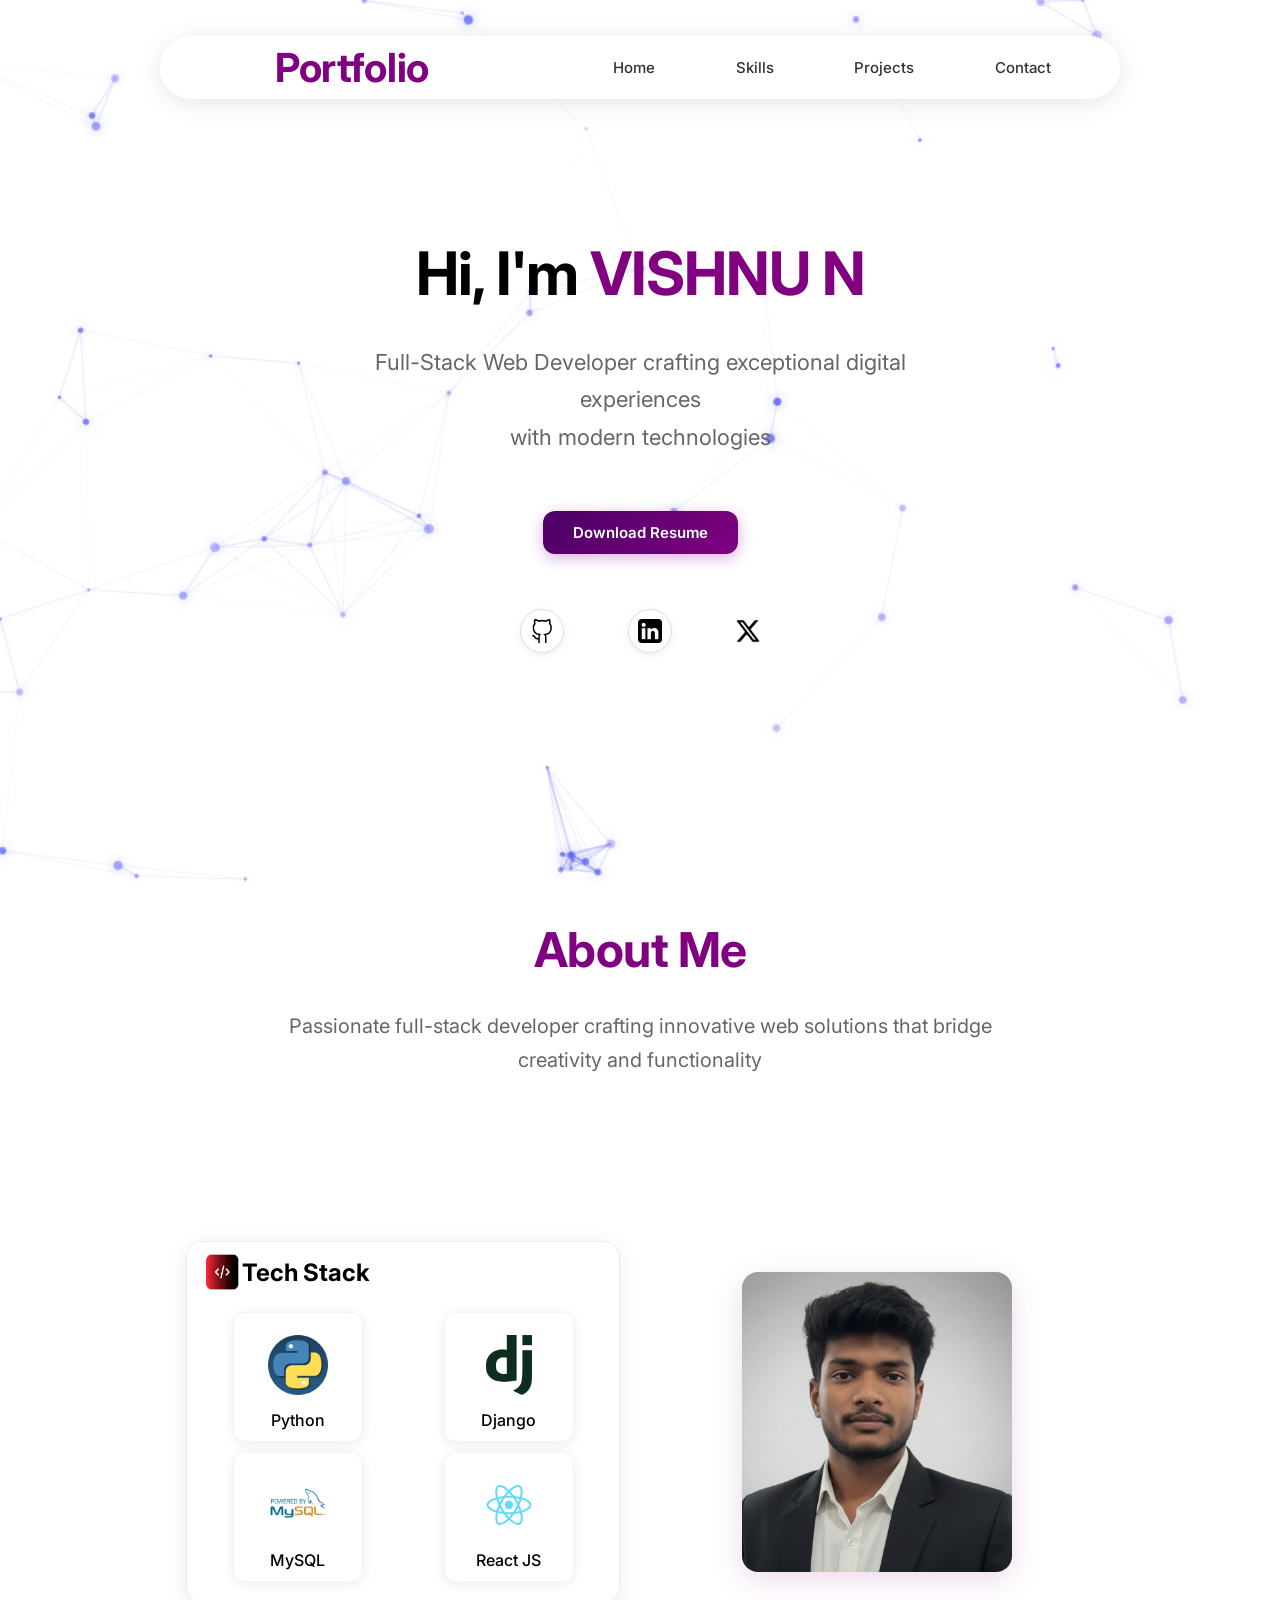
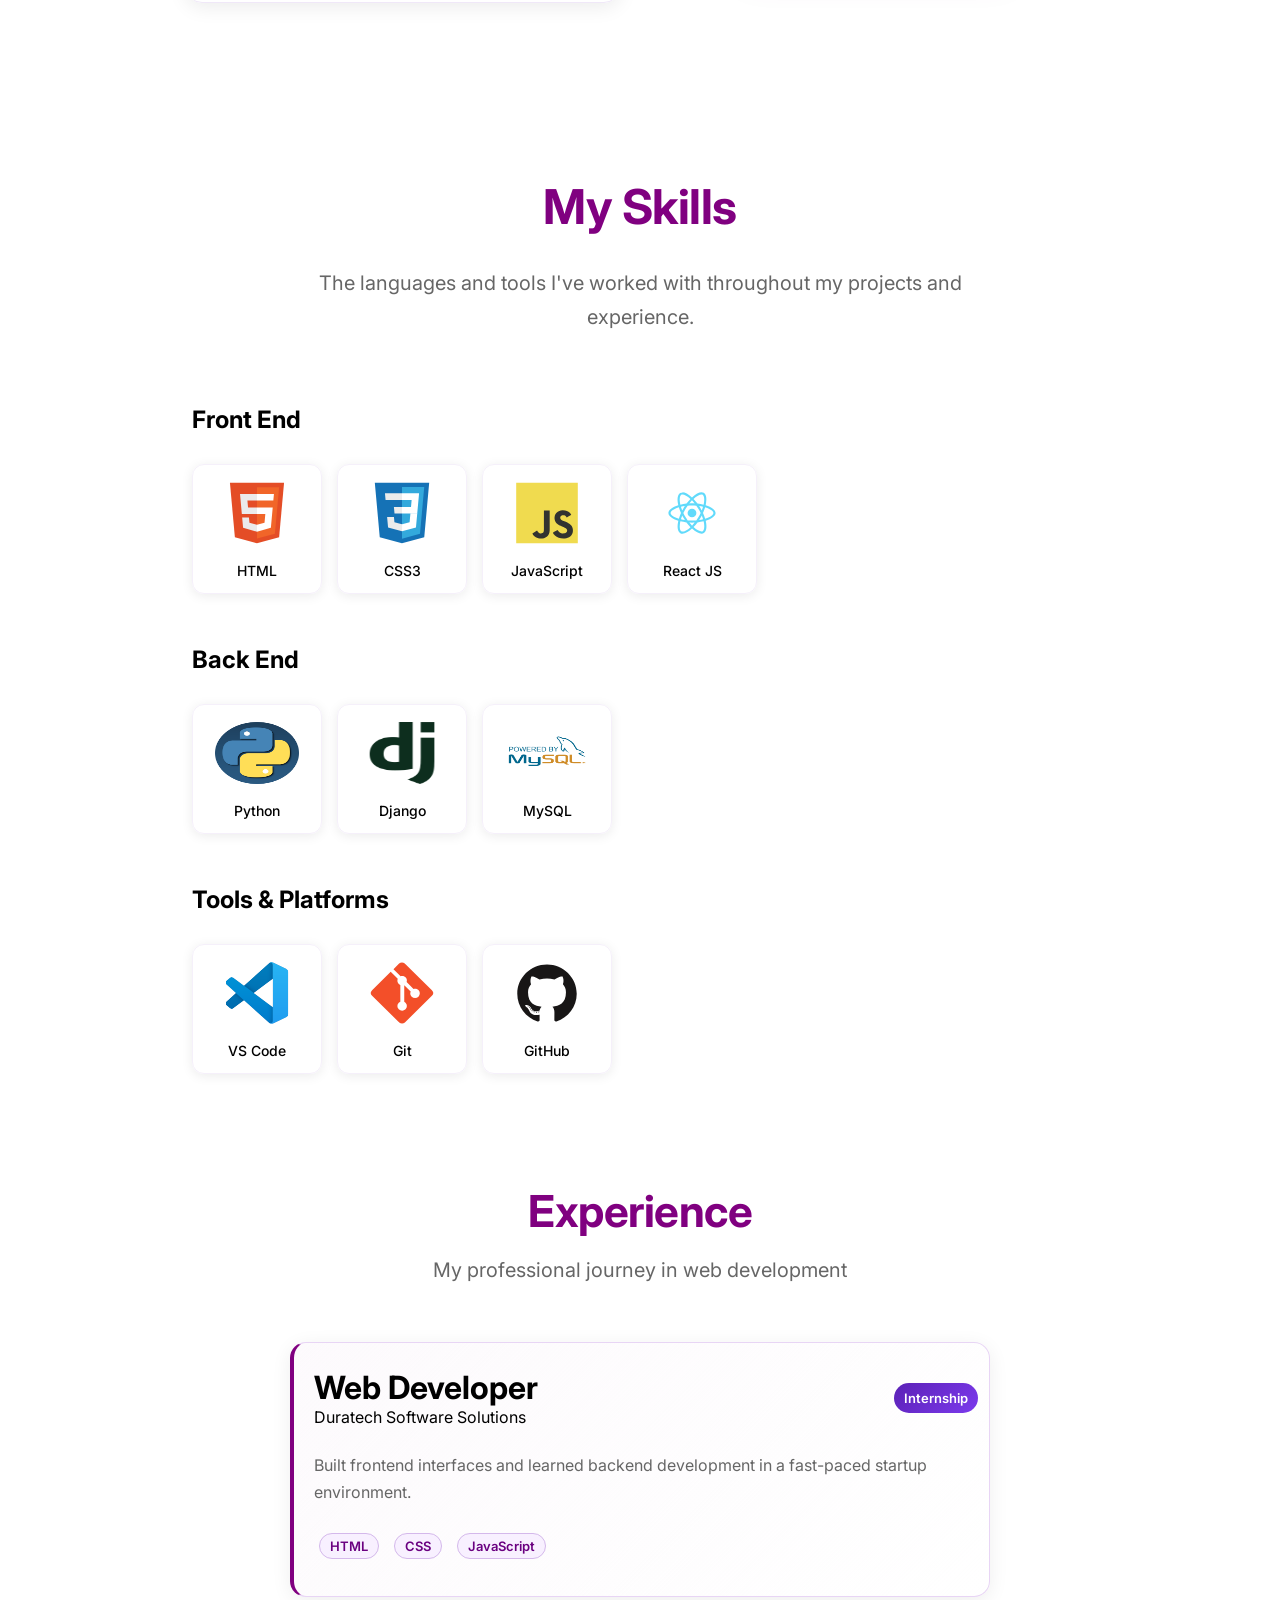
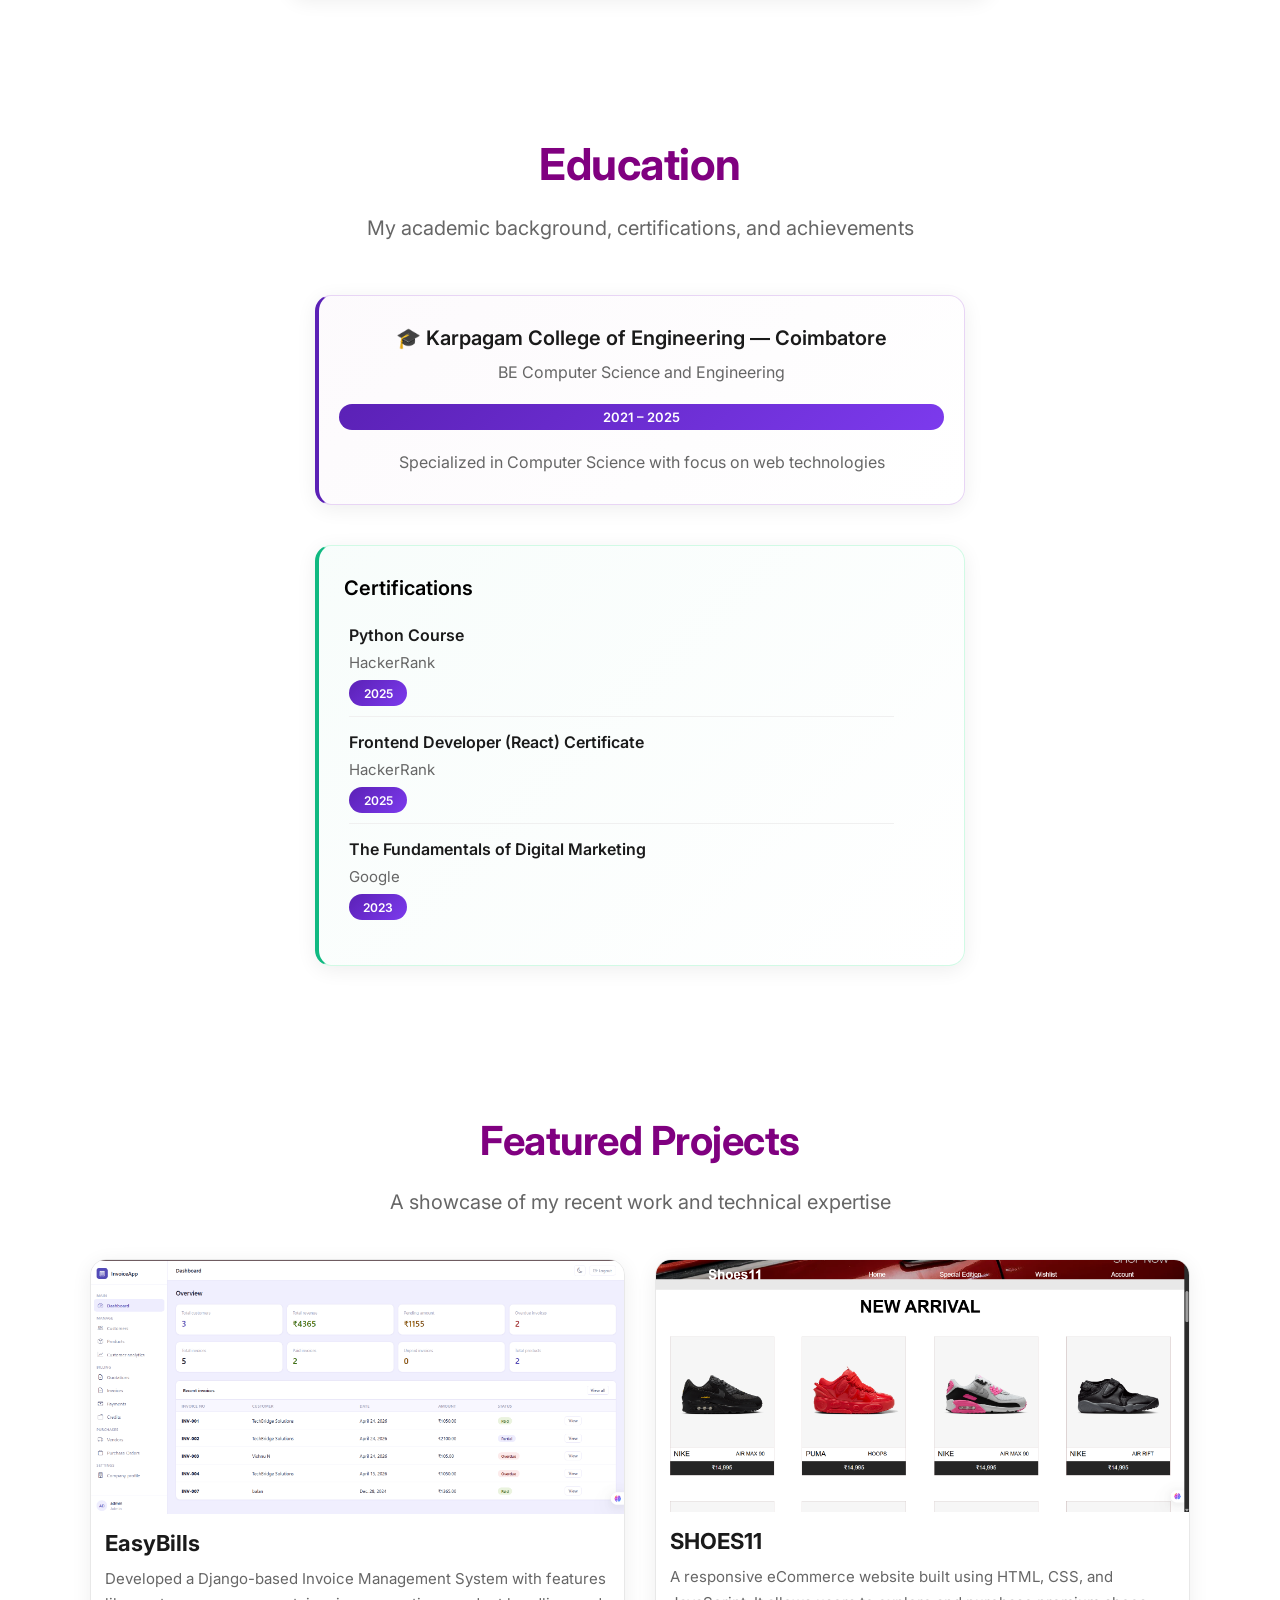
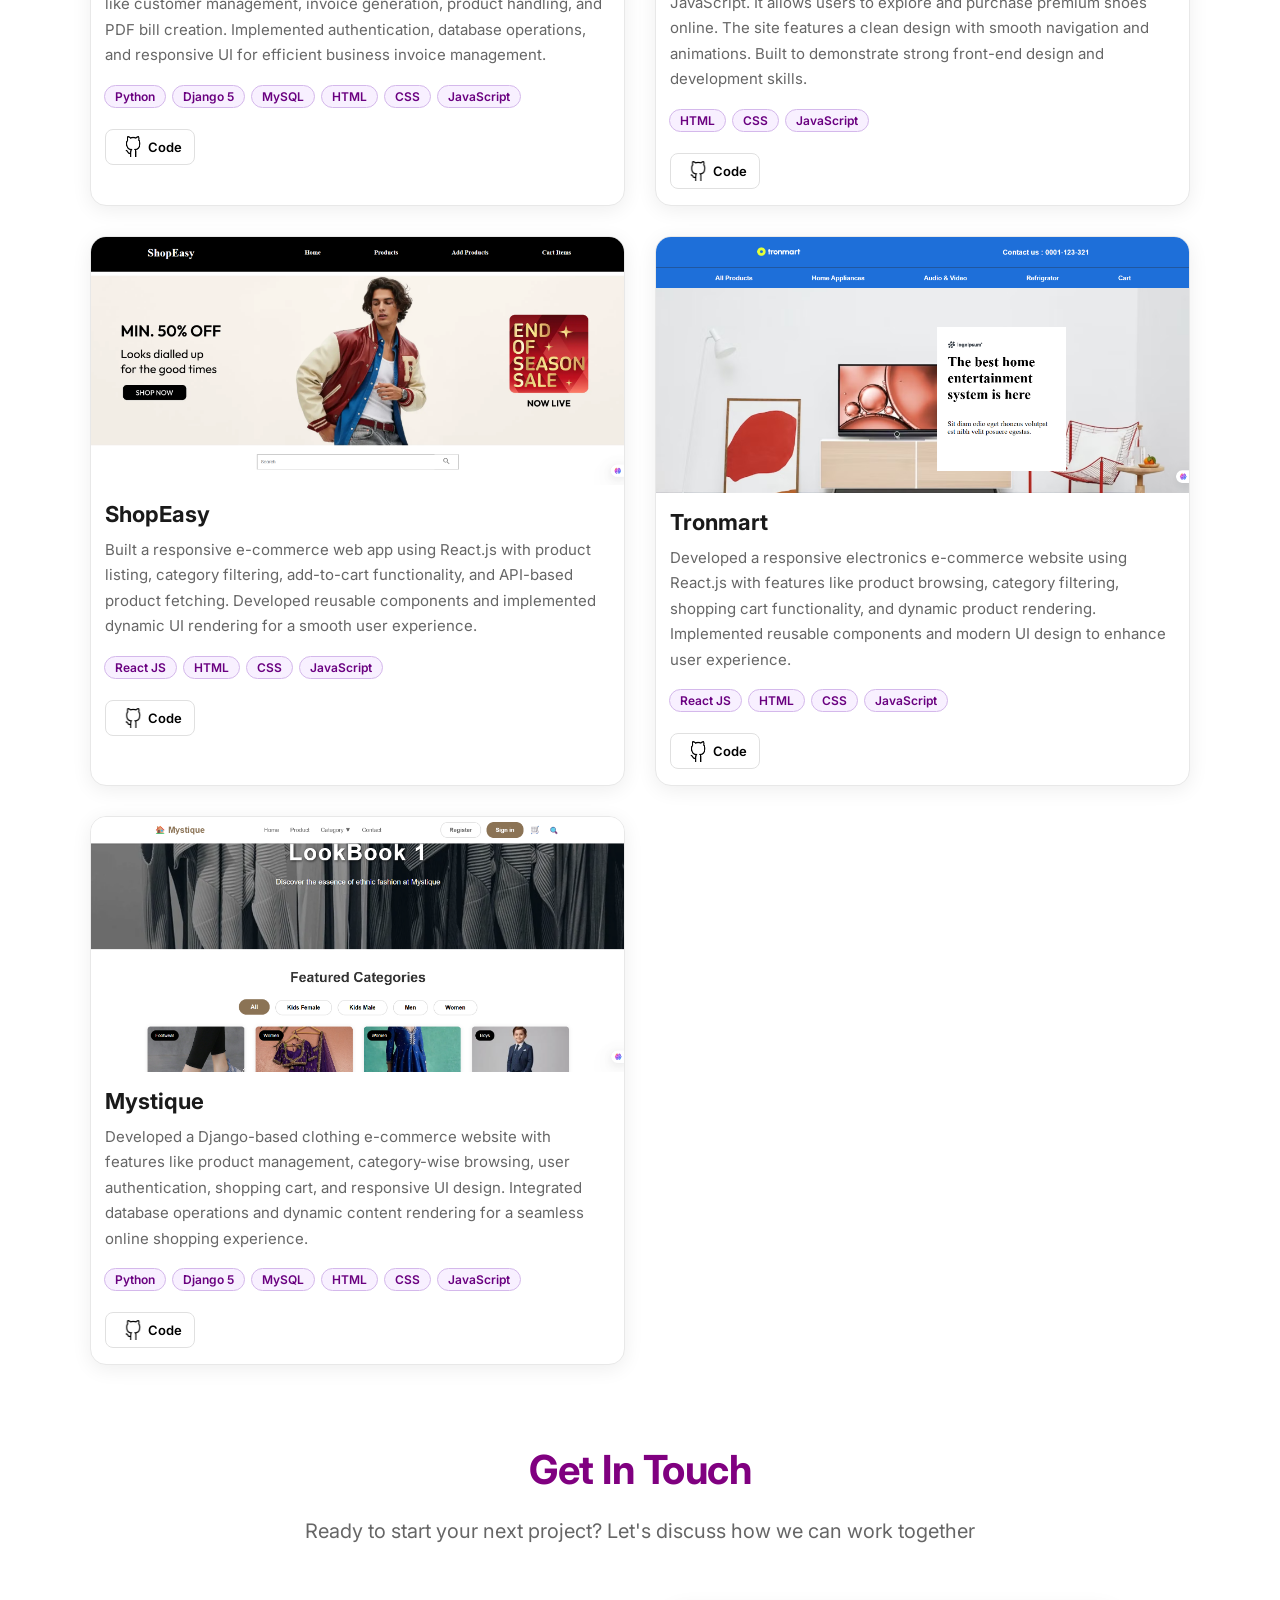
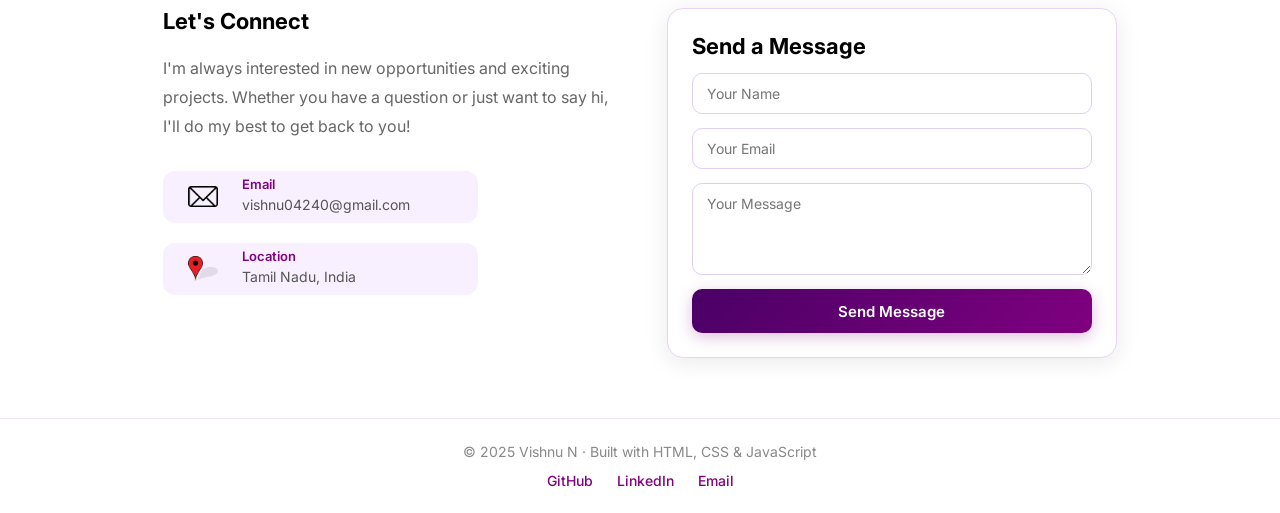
==== index.html @ fea43c94 "my first commit" ====
<!DOCTYPE html>
<html lang="en">

<head>
    <meta charset="UTF-8">
    <meta name="viewport" content="width=device-width, initial-scale=1.0">
    <link rel="stylesheet" href="./style.css">
    <link rel="preconnect" href="https://fonts.googleapis.com">
    <link href="https://fonts.googleapis.com/css2?family=Inter:wght@400;500;600;700&display=swap" rel="stylesheet">
    <title>VISHNU'S PORTFOLIO</title>
</head>

<body>
    <div class="container">
        <div class="nav">
            <div class="header">
                <div class="head">
                    <h1>Portfolio</h1>
                </div>
                <!-- FIXED: hamburger now in HTML -->
                <div class="hamburger" id="hamburger" aria-label="Open menu" role="button" tabindex="0">
                    <span></span>
                    <span></span>
                    <span></span>
                </div>
                <div class="options" id="navOptions">
                    <ul>
                        <li><a href="./index.html">Home</a></li>
                        <li><a href="#skill">Skills</a></li>
                        <li><a href="#projects">Projects</a></li>
                        <li><a href="#contact">Contact</a></li>
                    </ul>
                </div>
            </div>
        </div>

        <div class="poster">
            <div class="main">
                <div class="content">
                    <h1>Hi, I'm <span>VISHNU N</span></h1>
                    <p>Full-Stack Web Developer crafting exceptional digital experiences <br> with modern technologies</p>
                    <button><a href="./resume/vishnu-n_resume.pdf">Download Resume</a></button>
                </div>
                <div class="link">
                    <a href="https://github.com/vishnu04240" target="_blank" title="GitHub"><img src="./links/github-2.jpg" alt="GitHub"></a>
                    <a href="https://www.linkedin.com/in/vishnu-n-039a5b269/" target="_blank" title="LinkedIn"><img src="./links/linkedin.png" alt="LinkedIn"></a>
                    <img src="./links/x.png" alt="X / Twitter">
                </div>
            </div>
        </div>

        <!-- ABOUT -->
        <div class="about">
            <div class="head">
                <h1>About Me</h1>
                <p>Passionate full-stack developer crafting innovative web solutions that bridge<br> creativity and functionality</p>
            </div>
            <div class="container2">
                <div class="content">
                    <div class="tech"><img src="./skills/tech.png" alt="">
                        <h2>Tech Stack</h2>
                    </div>
                    <div class="skills">
                        <div class="sbox"><img src="./skills/python-8665904_1280.png" alt="Python">
                            <p>Python</p>
                        </div>
                        <div class="sbox"><img src="./skills/icons8-django-96.png" alt="Django">
                            <p>Django</p>
                        </div>
                        <div class="sbox"><img src="./skills/mysql-logo.png" alt="MySQL">
                            <p>MySQL</p>
                        </div>
                        <div class="sbox"><img src="./mainskills/React.svg" alt="React">
                            <p>React JS</p>
                        </div>
                        <p id="skill"></p>
                    </div>
                </div>
                <div class="dp">
                    <div class="photo"></div>
                </div>
            </div>
        </div>

        <!-- SKILLS -->
        <div class="mainskills">
            <div class="head">
                <h1 id="skills">My Skills</h1>
                <p>The languages and tools I've worked with throughout my projects and <br>experience.</p>
            </div>
            <div class="content">
                <div class="box">
                    <div class="heading">
                        <h2>Front End</h2>
                    </div>
                    <div class="container">
                        <div class="logocon">
                            <div class="logo"><img src="./mainskills/html5.svg" alt="HTML5"></div>
                            <div class="name"><p>HTML</p></div>
                        </div>
                        <div class="logocon">
                            <div class="logo"><img src="./mainskills/css3.svg" alt="CSS3"></div>
                            <div class="name"><p>CSS3</p></div>
                        </div>
                        <div class="logocon">
                            <div class="logo"><img src="./mainskills/javascript.svg" alt="JavaScript"></div>
                            <div class="name"><p>JavaScript</p></div>
                        </div>
                        <div class="logocon">
                            <div class="logo"><img src="./mainskills/React.svg" alt="React"></div>
                            <div class="name"><p>React JS</p></div>
                        </div>
                    </div>
                </div>
                <div class="box">
                    <div class="heading">
                        <h2>Back End</h2>
                    </div>
                    <div class="container">
                        <div class="logocon">
                            <div class="logo"><img src="./skills/python-8665904_1280.png" alt="Python"></div>
                            <div class="name"><p>Python</p></div>
                        </div>
                        <div class="logocon">
                            <div class="logo"><img src="./skills/icons8-django-96.png" alt="Django"></div>
                            <div class="name"><p>Django</p></div>
                        </div>
                        <div class="logocon">
                            <div class="logo"><img src="./skills/mysql-logo.png" alt="MySQL"></div>
                            <div class="name"><p>MySQL</p></div>
                        </div>
                    </div>
                </div>
                <div class="box">
                    <div class="heading">
                        <h2>Tools & Platforms</h2>
                    </div>
                    <div class="container">
                        <div class="logocon">
                            <div class="logo"><img src="./mainskills/vscode.svg" alt="VS Code"></div>
                            <div class="name"><p>VS Code</p></div>
                        </div>
                        <div class="logocon">
                            <div class="logo"><img src="./mainskills/git.svg" alt="Git"></div>
                            <div class="name"><p>Git</p></div>
                        </div>
                        <div class="logocon">
                            <div class="logo"><img src="./mainskills/github.svg" alt="GitHub"></div>
                            <div class="name"><p>GitHub</p></div>
                        </div>
                    </div>
                </div>
            </div>
        </div>

        <!-- EXPERIENCE -->
        <div class="experience">
            <div class="head">
                <h1>Experience</h1>
                <p>My professional journey in web development</p>
            </div>
            <div class="content">
                <div class="heading">
                    <div class="con">
                        <h1>Web Developer</h1>
                        <p>Duratech Software Solutions</p>
                    </div>
                    <div class="con2">
                        <span><p>Internship</p></span>
                    </div>
                </div>
                <div class="para">
                    Built frontend interfaces and learned backend development in a fast-paced startup environment.
                </div>
                <div class="tech">
                    <span>HTML</span>
                    <span>CSS</span>
                    <span>JavaScript</span>
                </div>
            </div>
        </div>

        <!-- EDUCATION -->
        <div class="education">
            <div class="head">
                <h1>Education</h1>
                <p>My academic background, certifications, and achievements</p>
            </div>
            <div class="content">
                <div class="box">
                    <h2>🎓 Karpagam College of Engineering — Coimbatore</h2>
                    <p>BE Computer Science and Engineering</p>
                    <span>2021 – 2025</span>
                    <p>Specialized in Computer Science with focus on web technologies</p>
                </div>
                <div class="box2">
                    <h2>Certifications</h2>
                    <div class="ssbox">
                        <h3>Python Course</h3>
                        <p>HackerRank</p>
                        <span>2025</span>
                    </div>
                    <div class="ssbox">
                        <h3>Frontend Developer (React) Certificate</h3>
                        <p>HackerRank</p>
                        <span>2025</span>
                    </div>
                    <div class="ssbox">
                        <h3>The Fundamentals of Digital Marketing</h3>
                        <p>Google</p>
                        <span>2023</span>
                    </div>
                </div>
                <p id="projects"></p>
            </div>
        </div>

        <!-- PROJECTS -->
        <div class="project">
            <div class="head">
                <h1>Featured Projects</h1>
                <p>A showcase of my recent work and technical expertise</p>
            </div>
            <div class="conta">
                <div class="box">
                    <div class="photo"><img src="./projects/invoice.png" alt="EasyBills project"></div>
                    <div class="define">
                        <h1>EasyBills</h1>
                        <p>Developed a Django-based Invoice Management System with features like customer management, invoice generation, product handling, and PDF bill creation. Implemented authentication, database operations, and responsive UI for efficient business invoice management.</p>
                    </div>
                    <div class="tech">
                        <span>Python</span><span>Django 5</span><span>MySQL</span><span>HTML</span><span>CSS</span><span>JavaScript</span>
                    </div>
                    <div class="btnc">
                        <div class="sbbb">
                            <div class="logo"><img src="./links/github-2.jpg" alt="GitHub"></div>
                            <div class="text">Code</div>
                        </div>
                    </div>
                </div>
                <div class="box">
                    <div class="photo"><img src="./projects/shoes11.png" alt="SHOES11 project"></div>
                    <div class="define">
                        <h1>SHOES11</h1>
                        <p>A responsive eCommerce website built using HTML, CSS, and JavaScript. It allows users to explore and purchase premium shoes online. The site features a clean design with smooth navigation and animations. Built to demonstrate strong front-end design and development skills.</p>
                    </div>
                    <div class="tech">
                        <span>HTML</span><span>CSS</span><span>JavaScript</span>
                    </div>
                    <div class="btnc">
                        <div class="sbbb">
                            <div class="logo"><img src="./links/github-2.jpg" alt="GitHub"></div>
                            <div class="text">Code</div>
                        </div>
                    </div>
                </div>
                <div class="box">
                    <div class="photo"><img src="./projects/shopeasy.png" alt="ShopEasy project"></div>
                    <div class="define">
                        <h1>ShopEasy</h1>
                        <p>Built a responsive e-commerce web app using React.js with product listing, category filtering, add-to-cart functionality, and API-based product fetching. Developed reusable components and implemented dynamic UI rendering for a smooth user experience.</p>
                    </div>
                    <div class="tech">
                        <span>React JS</span><span>HTML</span><span>CSS</span><span>JavaScript</span>
                    </div>
                    <div class="btnc">
                        <div class="sbbb">
                            <div class="logo"><img src="./links/github-2.jpg" alt="GitHub"></div>
                            <div class="text">Code</div>
                        </div>
                    </div>
                </div>
                <div class="box">
                    <div class="photo"><img src="./projects/tronmart.png" alt="Tronmart project"></div>
                    <div class="define">
                        <h1>Tronmart</h1>
                        <p>Developed a responsive electronics e-commerce website using React.js with features like product browsing, category filtering, shopping cart functionality, and dynamic product rendering. Implemented reusable components and modern UI design to enhance user experience.</p>
                    </div>
                    <div class="tech">
                        <span>React JS</span><span>HTML</span><span>CSS</span><span>JavaScript</span>
                    </div>
                    <div class="btnc">
                        <div class="sbbb">
                            <div class="logo"><img src="./links/github-2.jpg" alt="GitHub"></div>
                            <div class="text">Code</div>
                        </div>
                    </div>
                </div>
                <div class="box">
                    <div class="photo"><img src="./projects/clothing.png" alt="Mystique project"></div>
                    <div class="define">
                        <h1>Mystique</h1>
                        <p>Developed a Django-based clothing e-commerce website with features like product management, category-wise browsing, user authentication, shopping cart, and responsive UI design. Integrated database operations and dynamic content rendering for a seamless online shopping experience.</p>
                    </div>
                    <div class="tech">
                        <span>Python</span><span>Django 5</span><span>MySQL</span><span>HTML</span><span>CSS</span><span>JavaScript</span>
                    </div>
                    <div class="btnc">
                        <div class="sbbb">
                            <div class="logo"><img src="./links/github-2.jpg" alt="GitHub"></div>
                            <div class="text">Code</div>
                        </div>
                    </div>
                </div>
            </div>
            <p id="contact"></p>
        </div>

        <!-- CONTACT -->
        <div class="contact">
            <div class="head">
                <h1>Get In Touch</h1>
                <p>Ready to start your next project? Let's discuss how we can work together</p>
            </div>
            <div class="mainbox">
                <div class="connect">
                    <h2>Let's Connect</h2>
                    <p>I'm always interested in new opportunities and exciting projects. Whether you have a question or just want to say hi, I'll do my best to get back to you!</p>
                    <div class="cbox">
                        <div class="img"><img src="./contact/email.webp" alt="Email"></div>
                        <div class="details">
                            <h3>Email</h3>
                            <p>vishnu04240@gmail.com</p>
                        </div>
                    </div>
                    <div class="cbox">
                        <div class="img"><img src="./contact/loc2.webp" alt="Location"></div>
                        <div class="details">
                            <h3>Location</h3>
                            <p>Tamil Nadu, India</p>
                        </div>
                    </div>
                </div>
                <!-- FIXED: Formspree contact form -->
                <form class="message" action="https://formspree.io/f/YOUR_FORM_ID" method="POST">
                    <h2>Send a Message</h2>
                    <input type="text" name="name" placeholder="Your Name" required>
                    <input type="email" name="email" placeholder="Your Email" required>
                    <textarea name="message" placeholder="Your Message" rows="4" required></textarea>
                    <button type="submit" class="button">Send Message</button>
                </form>
            </div>
        </div>

        <!-- FOOTER -->
        <footer class="footer">
            <p>© 2025 Vishnu N · Built with HTML, CSS & JavaScript</p>
            <div class="footer-links">
                <a href="https://github.com/vishnu04240" target="_blank">GitHub</a>
                <a href="https://www.linkedin.com/in/vishnu-n-039a5b269/" target="_blank">LinkedIn</a>
                <a href="mailto:vishnu04240@gmail.com">Email</a>
            </div>
        </footer>
    </div>

    <!-- FIXED: Hamburger JS -->
    <script>
        const hamburger = document.getElementById('hamburger');
        const navOptions = document.getElementById('navOptions');

        hamburger.addEventListener('click', () => {
            navOptions.classList.toggle('open');
            hamburger.classList.toggle('active');
        });

        // Close menu when any nav link is clicked
        navOptions.querySelectorAll('a').forEach(link => {
            link.addEventListener('click', () => {
                navOptions.classList.remove('open');
                hamburger.classList.remove('active');
            });
        });

        // Close menu when clicking outside
        document.addEventListener('click', (e) => {
            if (!hamburger.contains(e.target) && !navOptions.contains(e.target)) {
                navOptions.classList.remove('open');
                hamburger.classList.remove('active');
            }
        });
    </script>
</body>
</html>
---- style.css ----
* {
    margin: 0;
    padding: 0;
    box-sizing: border-box;
}

/* ─── FONT ────────────────────────────────────────────── */
body {
    font-family: 'Inter', sans-serif;
}

/* ─── NAV ─────────────────────────────────────────────── */
.nav {
    height: 15vh;
    width: 100%;
    display: flex;
    justify-content: center;
    align-items: center;
    position: fixed;
    z-index: 1000;
}

.header {
    height: 7vh;
    width: 75%;
    box-shadow: 0 4px 24px rgba(0,0,0,0.10);
    background-color: rgba(255,255,255,0.95);
    backdrop-filter: blur(10px);
    display: flex;
    justify-content: center;
    border-radius: 100px;
    margin: auto;
    transition: box-shadow 0.3s;
}

.header .head {
    height: 100%;
    width: 40%;
    color: purple;
    display: flex;
    justify-content: center;
    align-items: center;
    font-size: clamp(14px, 2vw, 20px);
    font-weight: 700;
    letter-spacing: -0.3px;
}

.header .options {
    height: 100%;
    width: 60%;
}

.options ul {
    height: 100%;
    width: 100%;
    display: flex;
    justify-content: space-evenly;
    align-items: center;
    list-style: none;
    font-size: clamp(13px, 1.5vw, 15px);
    font-weight: 500;
}

.options a {
    text-decoration: none;
    color: #333;
    padding: 6px 12px;
    border-radius: 20px;
    transition: background 0.2s, color 0.2s;
}

.options a:hover {
    background: #f3e8ff;
    color: purple;
}

/* Hamburger */
.hamburger {
    display: none;
    flex-direction: column;
    gap: 5px;
    cursor: pointer;
    padding: 10px 15px;
    margin-right: 5px;
    align-self: center;
}

.hamburger span {
    display: block;
    height: 2px;
    width: 22px;
    background-color: #333;
    border-radius: 2px;
    transition: all 0.3s ease;
}

/* Hamburger X animation when active */
.hamburger.active span:nth-child(1) {
    transform: translateY(7px) rotate(45deg);
}
.hamburger.active span:nth-child(2) {
    opacity: 0;
}
.hamburger.active span:nth-child(3) {
    transform: translateY(-7px) rotate(-45deg);
}

/* ─── POSTER ──────────────────────────────────────────── */
.poster {
    height: 100vh;
    width: 100%;
    background: url(./bg/download.png) no-repeat center/cover;
    display: flex;
    justify-content: center;
    align-items: center;
    padding: 20px;
}

.main {
    height: auto;
    width: 50%;
    padding: 20px;
}

.main h1 {
    text-align: center;
    font-size: clamp(32px, 5vw, 60px);
    letter-spacing: -1px;
    font-weight: 700;
}

.main span {
    color: purple;
}

.main p {
    margin-top: 25px;
    text-align: center;
    font-size: clamp(16px, 2.2vw, 22px);
    padding: 10px;
    color: #666;
    line-height: 1.7;
}

.main button {
    display: block;
    margin: 45px auto;
    background: linear-gradient(135deg, #4a0066, purple);
    padding: 12px 30px;
    font-size: 15px;
    font-family: 'Inter', sans-serif;
    color: white;
    font-weight: 600;
    border: none;
    border-radius: 12px;
    cursor: pointer;
    transition: transform 0.2s, box-shadow 0.2s;
    box-shadow: 0 4px 15px rgba(128,0,128,0.3);
}

.main button:hover {
    transform: translateY(-2px);
    box-shadow: 0 8px 20px rgba(128,0,128,0.4);
}

.main button a {
    text-decoration: none;
    color: white;
}

.link {
    height: auto;
    width: 60%;
    display: flex;
    justify-content: space-evenly;
    align-items: center;
    margin: auto;
    padding: 10px 0;
    gap: 10px;
}

.link a {
    display: flex;
    align-items: center;
    justify-content: center;
    height: 44px;
    width: 44px;
    border-radius: 50%;
    border: 1.5px solid #e0e0e0;
    background: white;
    transition: border-color 0.2s, transform 0.2s, box-shadow 0.2s;
    box-shadow: 0 2px 8px rgba(0,0,0,0.07);
}

.link a:hover {
    border-color: purple;
    transform: translateY(-3px);
    box-shadow: 0 6px 16px rgba(128,0,128,0.15);
}

.link img {
    height: 24px;
    width: 24px;
    border-radius: 4px;
}

/* ─── ABOUT ───────────────────────────────────────────── */
.about .head h1 {
    text-align: center;
    font-size: clamp(28px, 4vw, 48px);
    color: purple;
    margin-top: 20px;
    font-weight: 700;
    letter-spacing: -0.5px;
}

.about .head p {
    text-align: center;
    font-size: clamp(15px, 1.8vw, 20px);
    padding: 30px 50px;
    color: #666;
    line-height: 1.7;
}

.container2 {
    height: auto;
    min-height: 70vh;
    width: 100%;
    display: flex;
    justify-content: center;
    align-items: center;
    padding: 30px 20px;
    gap: 40px;
    flex-wrap: wrap;
}

.container2 .content {
    height: auto;
    width: 35%;
    min-width: 280px;
    box-shadow: 0 4px 20px rgba(0,0,0,0.08);
    border-radius: 16px;
    margin-left: 0;
    border: 1px solid #f0e8f8;
}

.container2 .dp {
    height: auto;
    width: 35%;
    min-width: 220px;
    display: flex;
    justify-content: center;
    align-items: center;
    border-radius: 10px;
}

.dp .photo {
    height: 300px;
    width: 270px;
    background: url("./propic/main.jpg") no-repeat center/cover;
    border-radius: 16px;
    box-shadow: 0 8px 30px rgba(128,0,128,0.15);
}

.content .tech {
    height: auto;
    min-height: 60px;
    width: 100%;
    display: flex;
    align-items: center;
    flex-wrap: wrap;
    padding: 8px 0;
}

.tech img {
    height: 40px;
    width: 40px;
    margin-left: 15px;
    padding: 2px;
}

.content .skills {
    height: auto;
    width: 100%;
    display: grid;
    grid-template-columns: auto auto;
    padding: 10px;
    gap: 10px;
}

.content .sbox {
    height: 130px;
    width: 130px;
    box-shadow: 0 2px 12px rgba(0,0,0,0.08);
    border-radius: 12px;
    margin: auto;
    transition: transform 0.2s, box-shadow 0.2s;
    border: 1px solid #f5f0fa;
}

.content .sbox:hover {
    transform: translateY(-4px);
    box-shadow: 0 8px 24px rgba(128,0,128,0.12);
}

.sbox img {
    height: 70px;
    display: block;
    margin: auto;
    padding: 5px;
    margin-top: 17px;
}

.sbox p {
    font-size: clamp(14px, 1.5vw, 16px);
    padding: 10px;
    text-align: center;
    font-weight: 500;
}

/* ─── MAIN SKILLS ─────────────────────────────────────── */
.mainskills .head h1 {
    text-align: center;
    font-size: clamp(28px, 4vw, 48px);
    color: purple;
    margin-top: 40px;
    font-weight: 700;
    letter-spacing: -0.5px;
}

.mainskills .head p {
    text-align: center;
    font-size: clamp(15px, 1.8vw, 20px);
    padding-top: 30px;
    color: #666;
    padding: 30px 20px;
    line-height: 1.7;
}

.mainskills .content {
    height: auto;
    width: 100%;
    margin-bottom: 60px;
}

.mainskills .box {
    height: auto;
    min-height: 20vh;
    width: 70%;
    margin-left: 15%;
    margin-top: 30px;
}

.content .heading {
    height: auto;
    min-height: 50px;
    width: 100%;
    display: flex;
    align-items: center;
    flex-wrap: wrap;
    margin-bottom: 10px;
}

.content .heading .con {
    height: 100%;
    width: 90%;
}

.content .heading .con2 {
    height: 100%;
    width: 10%;
    display: flex;
    justify-content: center;
    align-items: center;
}

.content .container {
    height: auto;
    width: 100%;
    display: flex;
    justify-content: flex-start;
    align-items: center;
    flex-wrap: wrap;
    gap: 15px;
    padding: 10px 0;
}

.container .logocon {
    height: 130px;
    width: 130px;
    box-shadow: 0 2px 12px rgba(0,0,0,0.08);
    border-radius: 12px;
    margin: 0;
    border: 1px solid #f5f0fa;
    transition: transform 0.2s, box-shadow 0.2s;
    cursor: default;
}

.container .logocon:hover {
    transform: translateY(-4px);
    box-shadow: 0 8px 24px rgba(128,0,128,0.12);
}

.container .logocon p {
    height: 30px;
    font-size: 14px;
    font-weight: 500;
}

.container .logocon .logo {
    height: 75%;
    width: 100%;
    display: flex;
    justify-content: center;
    align-items: center;
}

.logo img {
    height: 65%;
    width: 65%;
}

.container .logocon .name {
    height: 25%;
    width: 100%;
    display: flex;
    justify-content: center;
    align-items: center;
    font-weight: 600;
    font-size: 13px;
}

/* ─── EXPERIENCE ──────────────────────────────────────── */
.experience {
    height: auto;
    width: 100%;
    padding: 20px 0;
}

.experience .head {
    height: auto;
    width: 100%;
    padding: 20px;
}

.experience .head h1 {
    text-align: center;
    font-size: clamp(26px, 3.5vw, 44px);
    color: purple;
    font-weight: 700;
    letter-spacing: -0.5px;
}

.experience .head p {
    text-align: center;
    font-size: clamp(15px, 1.8vw, 20px);
    padding-top: 20px;
    color: #666;
}

.experience .content {
    height: auto;
    width: 90%;
    max-width: 700px;
    margin: auto;
    padding: 20px;
    border-radius: 16px;
    border: 1px solid #e8d5f5;
    background: linear-gradient(135deg, rgba(128,0,128,0.02), white);
    box-shadow: 0 4px 20px rgba(0,0,0,0.07);
    margin-top: 40px;
    margin-bottom: 30px;
    border-left: 4px solid purple;
}

.experience .heading {
    height: auto;
    width: 100%;
    padding: 5px 0;
}

.experience .para {
    height: auto;
    width: 100%;
    color: #666;
    padding: 10px 0;
    line-height: 1.7;
}

.experience .tech {
    height: auto;
    width: 100%;
    padding: 8px 0;
    display: flex;
    flex-wrap: wrap;
    gap: 5px;
}

.experience span {
    border: 1px solid #d4b8eb;
    background: #f8f0ff;
    color: #6a0080;
    margin: 5px;
    padding: 4px 10px;
    border-radius: 20px;
    font-weight: 600;
    font-size: 13px;
    display: inline-block;
}

.content .con2 span {
    height: 30px;
    width: 100px;
    background: linear-gradient(135deg, #5b21b6, #7c3aed);
    color: white;
    font-size: 13px;
    border: none;
    border-radius: 20px;
    display: flex;
    align-items: center;
    justify-content: center;
}

/* ─── EDUCATION ───────────────────────────────────────── */
.education {
    height: auto;
    width: 100%;
    margin-top: 80px;
    padding-bottom: 60px;
}

.education .head {
    height: auto;
    width: 100%;
    padding: 10px 20px;
}

.education .head h1 {
    text-align: center;
    font-size: clamp(26px, 3.5vw, 44px);
    color: purple;
    font-weight: 700;
    letter-spacing: -0.5px;
}

.education .head p {
    text-align: center;
    font-size: clamp(15px, 1.8vw, 20px);
    padding-top: 20px;
    color: #666;
    line-height: 1.7;
}

.education .content {
    height: auto;
    width: 100%;
    margin-top: 40px;
}

.education .box {
    height: auto;
    min-height: 150px;
    width: 90%;
    max-width: 650px;
    border-radius: 16px;
    border: 1px solid #e8d5f5;
    background: linear-gradient(135deg, rgba(128,0,128,0.02), white);
    box-shadow: 0 4px 20px rgba(0,0,0,0.07);
    border-left: 4px solid #5b21b6;
    margin: auto;
    padding: 20px;
}

.education .box h2 {
    margin-top: 10px;
    text-align: center;
    font-size: clamp(15px, 2vw, 20px);
    font-weight: 600;
    color: #1a1a1a;
}

.education .box span {
    background: linear-gradient(135deg, #5b21b6, #7c3aed);
    color: white;
    padding: 5px 14px;
    height: auto;
    width: auto;
    min-width: 89px;
    border-radius: 20px;
    display: block;
    margin: 10px auto;
    text-align: center;
    font-size: 13px;
    font-weight: 600;
}

.education .box p {
    text-align: center;
    color: #666;
    padding: 12px;
    font-size: clamp(14px, 1.6vw, 16px);
}

.education .box2 {
    height: auto;
    width: 90%;
    max-width: 650px;
    border-radius: 16px;
    border: 1px solid #d1fae5;
    background: linear-gradient(135deg, rgba(16,185,129,0.03), white);
    box-shadow: 0 4px 20px rgba(0,0,0,0.07);
    border-left: 4px solid #10b981;
    margin: auto;
    margin-top: 40px;
    padding: 20px;
}

.education .box2 h2 {
    padding: 10px 5px;
    font-size: clamp(16px, 2vw, 20px);
    font-weight: 600;
}

.education .ssbox {
    height: auto;
    min-height: 80px;
    width: 90%;
    margin: 15px 10px;
    border-bottom: 1px solid #f0f0f0;
    padding-bottom: 10px;
}

.education .ssbox:last-child {
    border-bottom: none;
}

.education .ssbox h3 {
    font-size: clamp(14px, 1.5vw, 16px);
    font-weight: 600;
    color: #1a1a1a;
    margin-bottom: 4px;
}

.education .ssbox p {
    padding: 4px 0;
    color: #666;
    font-size: clamp(13px, 1.4vw, 15px);
}

.education .ssbox span {
    background: linear-gradient(135deg, #5b21b6, #7c3aed);
    color: white;
    height: 26px;
    width: 58px;
    border-radius: 20px;
    display: flex;
    justify-content: center;
    align-items: center;
    font-size: 12px;
    font-weight: 600;
    margin-top: 4px;
}

/* ─── PROJECTS ────────────────────────────────────────── */
.project {
    margin-top: 50px;
    height: auto;
    width: 100%;
    padding-bottom: 60px;
}

.project .photo {
    height: auto;
    max-height: 29vh;
    width: 100%;
    margin: auto;
    overflow: hidden;
}

.photo img {
    height: 100%;
    width: 100%;
    object-fit: cover;
    border-radius: 12px 12px 0 0;
    transition: transform 0.4s ease;
}

.conta .box:hover .photo img {
    transform: scale(1.04);
}

.project .head {
    height: auto;
    width: 100%;
    padding: 20px;
}

.project .head h1 {
    text-align: center;
    font-size: clamp(26px, 3.5vw, 40px);
    color: purple;
    margin-top: 20px;
    font-weight: 700;
    letter-spacing: -0.5px;
}

.project .head p {
    text-align: center;
    font-size: clamp(15px, 1.8vw, 20px);
    padding: 20px;
    color: #666;
    line-height: 1.7;
}

.conta {
    height: auto;
    width: 90%;
    max-width: 1100px;
    margin: auto;
    display: grid;
    grid-template-columns: 1fr 1fr;
    gap: 30px;
}

.conta .box {
    height: auto;
    width: 100%;
    border-radius: 16px;
    border: 1px solid #e8e8e8;
    background: white;
    box-shadow: 0 4px 20px rgba(0,0,0,0.07);
    margin: 0;
    overflow: hidden;
    transition: transform 0.2s, box-shadow 0.2s;
}

.conta .box:hover {
    transform: translateY(-6px);
    box-shadow: 0 12px 40px rgba(128,0,128,0.12);
}

.conta h1 {
    padding: 12px 14px 4px;
    font-size: clamp(17px, 2vw, 22px);
    font-weight: 700;
    color: #1a1a1a;
}

.conta p {
    padding: 6px 14px 14px;
    font-size: clamp(13px, 1.4vw, 15px);
    line-height: 1.7;
    color: #666;
}

.conta .tech {
    padding: 0 10px 8px;
}

.conta span {
    border: 1px solid #d4b8eb;
    background: #f8f0ff;
    color: #6a0080;
    margin: 3px;
    padding: 3px 10px;
    border-radius: 20px;
    font-weight: 600;
    display: inline-block;
    font-size: 12px;
}

.conta .btnc {
    height: auto;
    margin: 10px 14px 16px;
}

.conta .btnc .sbbb {
    height: 36px;
    width: 90px;
    border: 1.5px solid #e0e0e0;
    background: white;
    display: flex;
    justify-content: center;
    align-items: center;
    border-radius: 8px;
    font-weight: 600;
    font-size: 13px;
    cursor: pointer;
    transition: border-color 0.2s, background 0.2s, color 0.2s;
}

.conta .btnc .sbbb:hover {
    border-color: purple;
    background: #f8f0ff;
    color: purple;
}

.conta .sbbb .logo {
    height: 100%;
    width: 35%;
    display: flex;
    justify-content: center;
    align-items: center;
}

.sbbb .logo img {
    height: 60%;
    width: 60%;
    border-radius: 4px;
}

.container2 .sbbb .text {
    height: 100%;
    width: 65%;
    display: flex;
    justify-content: center;
    align-items: center;
}

/* ─── CONTACT ─────────────────────────────────────────── */
.contact .head h1 {
    text-align: center;
    font-size: clamp(26px, 3.5vw, 40px);
    color: purple;
    margin-top: 20px;
    font-weight: 700;
    letter-spacing: -0.5px;
}

.contact .head p {
    text-align: center;
    font-size: clamp(15px, 1.8vw, 20px);
    padding: 20px;
    color: #666;
    line-height: 1.7;
}

.mainbox {
    height: auto;
    width: 90%;
    max-width: 1000px;
    display: flex;
    justify-content: space-evenly;
    align-items: flex-start;
    margin: auto;
    margin-top: 40px;
    margin-bottom: 60px;
    gap: 30px;
    flex-wrap: wrap;
}

.mainbox .connect {
    height: auto;
    width: 45%;
    min-width: 260px;
}

.mainbox .connect h2 {
    font-size: clamp(18px, 2vw, 22px);
    font-weight: 700;
    margin-bottom: 10px;
}

.mainbox .message {
    height: auto;
    width: 45%;
    min-width: 260px;
    border-radius: 16px;
    background: white;
    box-shadow: 0 4px 24px rgba(0,0,0,0.09);
    border: 1px solid #e8d5f5;
    padding: 24px;
}

.mainbox .message h2 {
    font-size: clamp(18px, 2vw, 22px);
    font-weight: 700;
    margin-bottom: 10px;
}

.mainbox .connect p {
    padding: 10px 0 20px;
    font-size: clamp(14px, 1.6vw, 16px);
    line-height: 1.8;
    color: #666;
}

.connect .cbox {
    margin-top: 10px;
    height: 52px;
    width: 70%;
    min-width: 200px;
    display: flex;
    justify-content: flex-start;
    align-items: center;
    margin-bottom: 20px;
    background: #f8f0ff;
    border-radius: 12px;
    padding: 0 10px;
}

.connect .cbox .img {
    height: 100%;
    width: 20%;
    display: flex;
    justify-content: center;
    align-items: center;
}

.cbox img {
    height: 50%;
    width: 50%;
    object-fit: contain;
}

.connect .cbox .details {
    height: 100%;
    width: 80%;
    padding: 6px 10px;
    display: flex;
    flex-direction: column;
    justify-content: center;
    line-height: 1.3;
}

.cbox .details h3 {
    font-size: 13px;
    font-weight: 600;
    color: purple;
}

.cbox .details p {
    font-size: clamp(12px, 1.3vw, 14px);
    color: #555;
    padding: 0;
}

.contact .message input,
.contact .message textarea {
    display: block;
    width: 100%;
    margin: 14px 0;
    padding: 11px 14px;
    border-radius: 10px;
    border: 1.5px solid #e0d0f0;
    font-size: 14px;
    font-family: 'Inter', sans-serif;
    outline: none;
    transition: border-color 0.2s, box-shadow 0.2s;
    resize: vertical;
}

.contact .message input:focus,
.contact .message textarea:focus {
    border-color: purple;
    box-shadow: 0 0 0 3px rgba(128,0,128,0.08);
}

.contact .message .button {
    height: 44px;
    width: 100%;
    background: linear-gradient(135deg, #4a0066, purple);
    color: white;
    display: flex;
    justify-content: center;
    align-items: center;
    border-radius: 10px;
    margin: 0;
    cursor: pointer;
    font-size: 15px;
    font-weight: 600;
    border: none;
    font-family: 'Inter', sans-serif;
    transition: transform 0.2s, box-shadow 0.2s;
    box-shadow: 0 4px 15px rgba(128,0,128,0.25);
}

.contact .message .button:hover {
    transform: translateY(-2px);
    box-shadow: 0 8px 20px rgba(128,0,128,0.35);
}

/* ─── FOOTER ──────────────────────────────────────────── */
.footer {
    height: auto;
    width: 100%;
    padding: 24px 20px;
    text-align: center;
    border-top: 1px solid #f0e8fa;
    color: #888;
    font-size: 14px;
    display: flex;
    flex-direction: column;
    align-items: center;
    gap: 12px;
}

.footer-links {
    display: flex;
    gap: 24px;
}

.footer-links a {
    text-decoration: none;
    color: purple;
    font-weight: 500;
    font-size: 14px;
    transition: opacity 0.2s;
}

.footer-links a:hover {
    opacity: 0.7;
}

/* ════════════════════════════════════════════════════════
   RESPONSIVE BREAKPOINTS
   ════════════════════════════════════════════════════════ */

/* ─── TABLET (≤ 900px) ────────────────────────────────── */
@media (max-width: 900px) {

    .header {
        width: 92%;
        height: 55px;
        justify-content: space-between;
        padding: 0 10px 0 20px;
        position: relative;
    }

    .header .head {
        width: auto;
        justify-content: flex-start;
        font-size: 18px;
    }

    .header .options {
        display: none;
        position: absolute;
        top: 65px;
        left: 0;
        width: 100%;
        background: rgba(255,255,255,0.98);
        backdrop-filter: blur(12px);
        border-radius: 16px;
        box-shadow: 0 8px 30px rgba(0,0,0,0.12);
        padding: 10px 0;
    }

    .header .options.open {
        display: block;
    }

    .options ul {
        flex-direction: column;
        height: auto;
        gap: 4px;
        padding: 8px 0;
    }

    .options ul li {
        width: 100%;
        text-align: center;
    }

    .options a {
        display: block;
        padding: 12px 20px;
        border-radius: 0;
    }

    .options a:hover {
        background: #f3e8ff;
    }

    .hamburger {
        display: flex;
    }

    .main { width: 80%; }

    .container2 {
        flex-direction: column-reverse;
        gap: 30px;
    }

    .container2 .content,
    .container2 .dp {
        width: 85%;
    }

    .mainskills .box {
        width: 85%;
        margin-left: 7.5%;
    }

    .conta {
        grid-template-columns: 1fr;
        width: 85%;
    }

    .mainbox .connect,
    .mainbox .message {
        width: 100%;
        min-width: unset;
    }
}

/* ─── MOBILE (≤ 600px) ────────────────────────────────── */
@media (max-width: 600px) {

    .nav { height: 80px; }

    .header {
        width: 95%;
        height: 52px;
    }

    .poster {
        padding-top: 80px;
        align-items: center;
    }

    .main {
        width: 95%;
        padding: 10px;
    }

    .link { width: 80%; }

    .about .head p { padding: 20px 15px; }

    .container2 .content {
        width: 95%;
        min-width: unset;
    }

    .container2 .dp {
        width: 95%;
        min-width: unset;
    }

    .dp .photo {
        height: 240px;
        width: 210px;
    }

    .content .skills { grid-template-columns: 1fr 1fr; }

    .content .sbox {
        width: 110px;
        height: 110px;
    }

    .sbox img { height: 55px; }

    .mainskills .box {
        width: 95%;
        margin-left: 2.5%;
    }

    .content .heading .con { width: 80%; }
    .content .heading .con2 { width: 20%; }

    .content .container {
        gap: 10px;
        justify-content: center;
    }

    .container .logocon {
        width: 85px;
        height: 85px;
    }

    .experience .content { width: 95%; }

    .education { margin-top: 40px; }

    .education .box,
    .education .box2 { width: 95%; }

    .education .ssbox {
        width: 100%;
        margin: 10px 0;
    }

    .conta {
        width: 95%;
        grid-template-columns: 1fr;
    }

    .mainbox {
        width: 95%;
        flex-direction: column;
    }

    .mainbox .connect,
    .mainbox .message {
        width: 100%;
    }

    .connect .cbox { width: 100%; }
}

/* ─── VERY SMALL (≤ 380px) ───────────────────────────── */
@media (max-width: 380px) {

    .main h1 { font-size: 28px; }
    .main p { font-size: 15px; }

    .dp .photo {
        height: 200px;
        width: 180px;
    }

    .content .sbox {
        width: 95px;
        height: 95px;
    }

    .sbox img { height: 45px; }

    .sbox p {
        font-size: 13px;
        padding: 5px;
    }
}
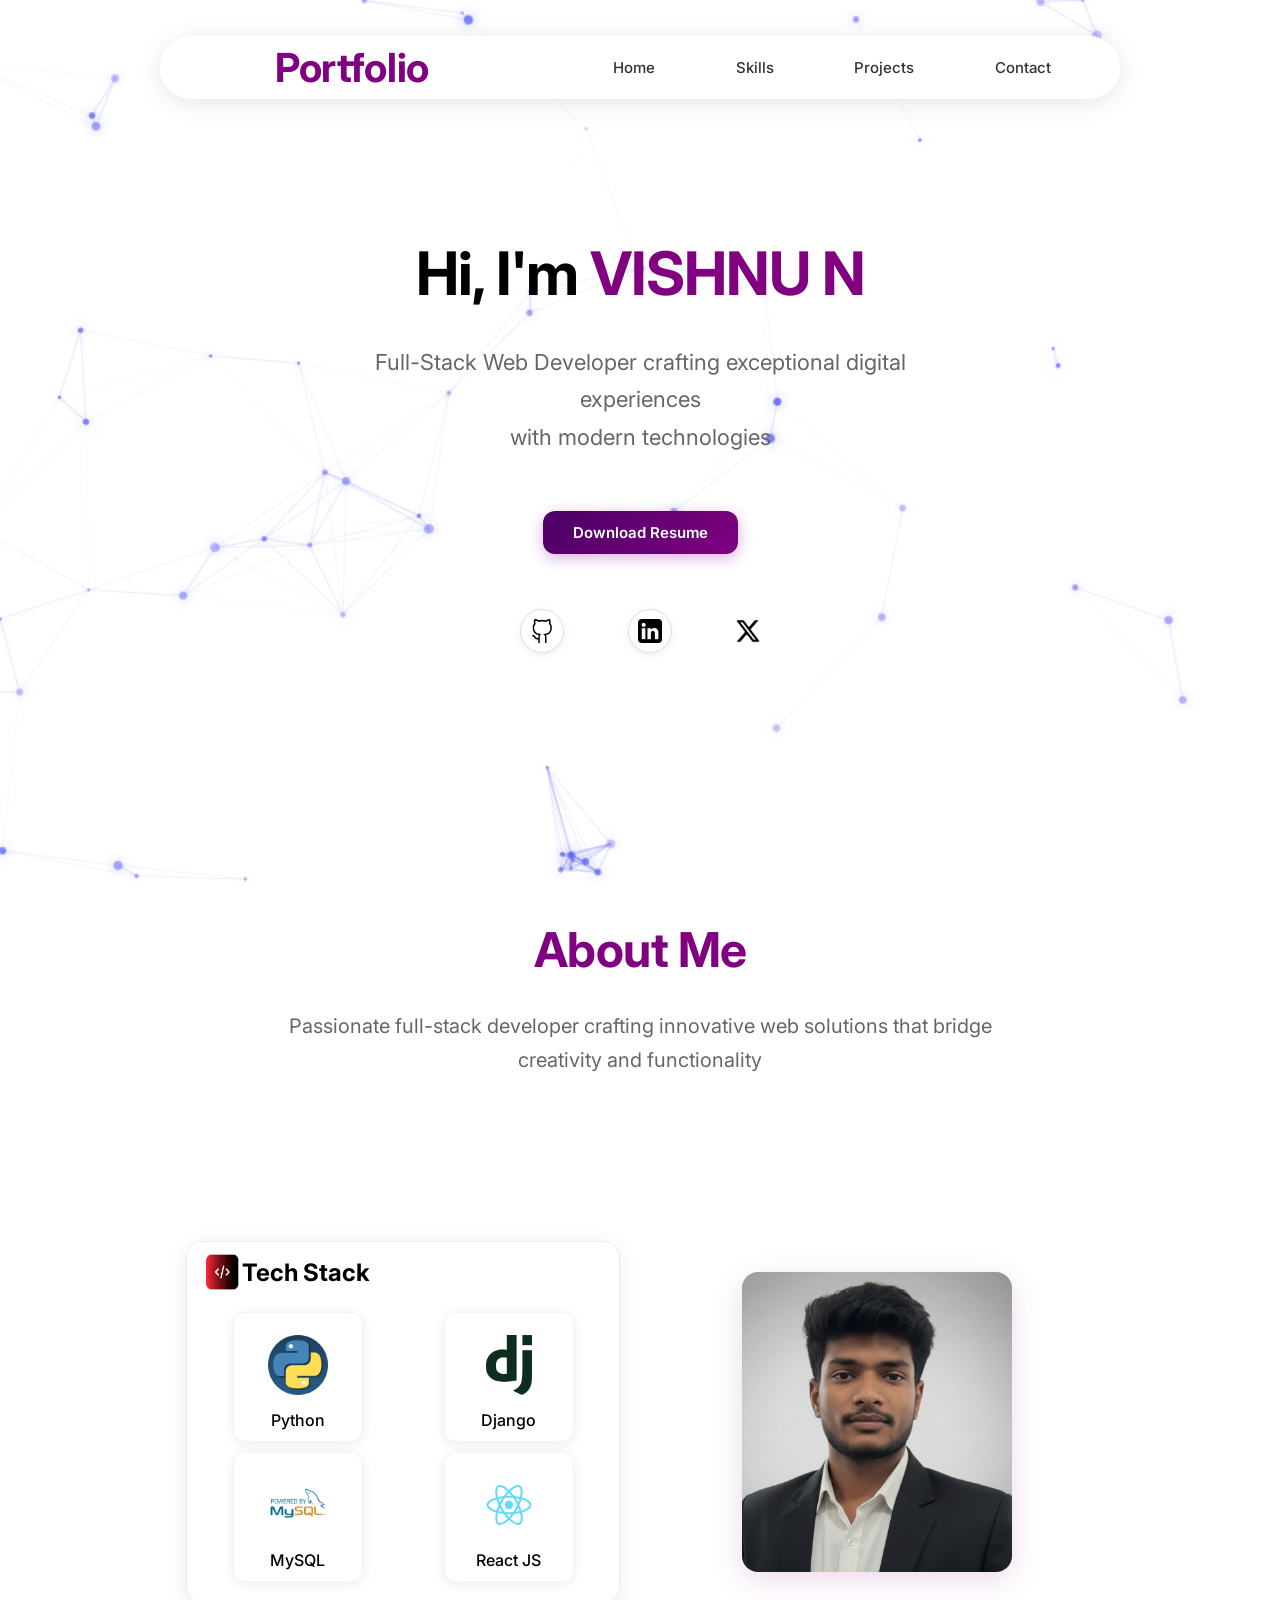
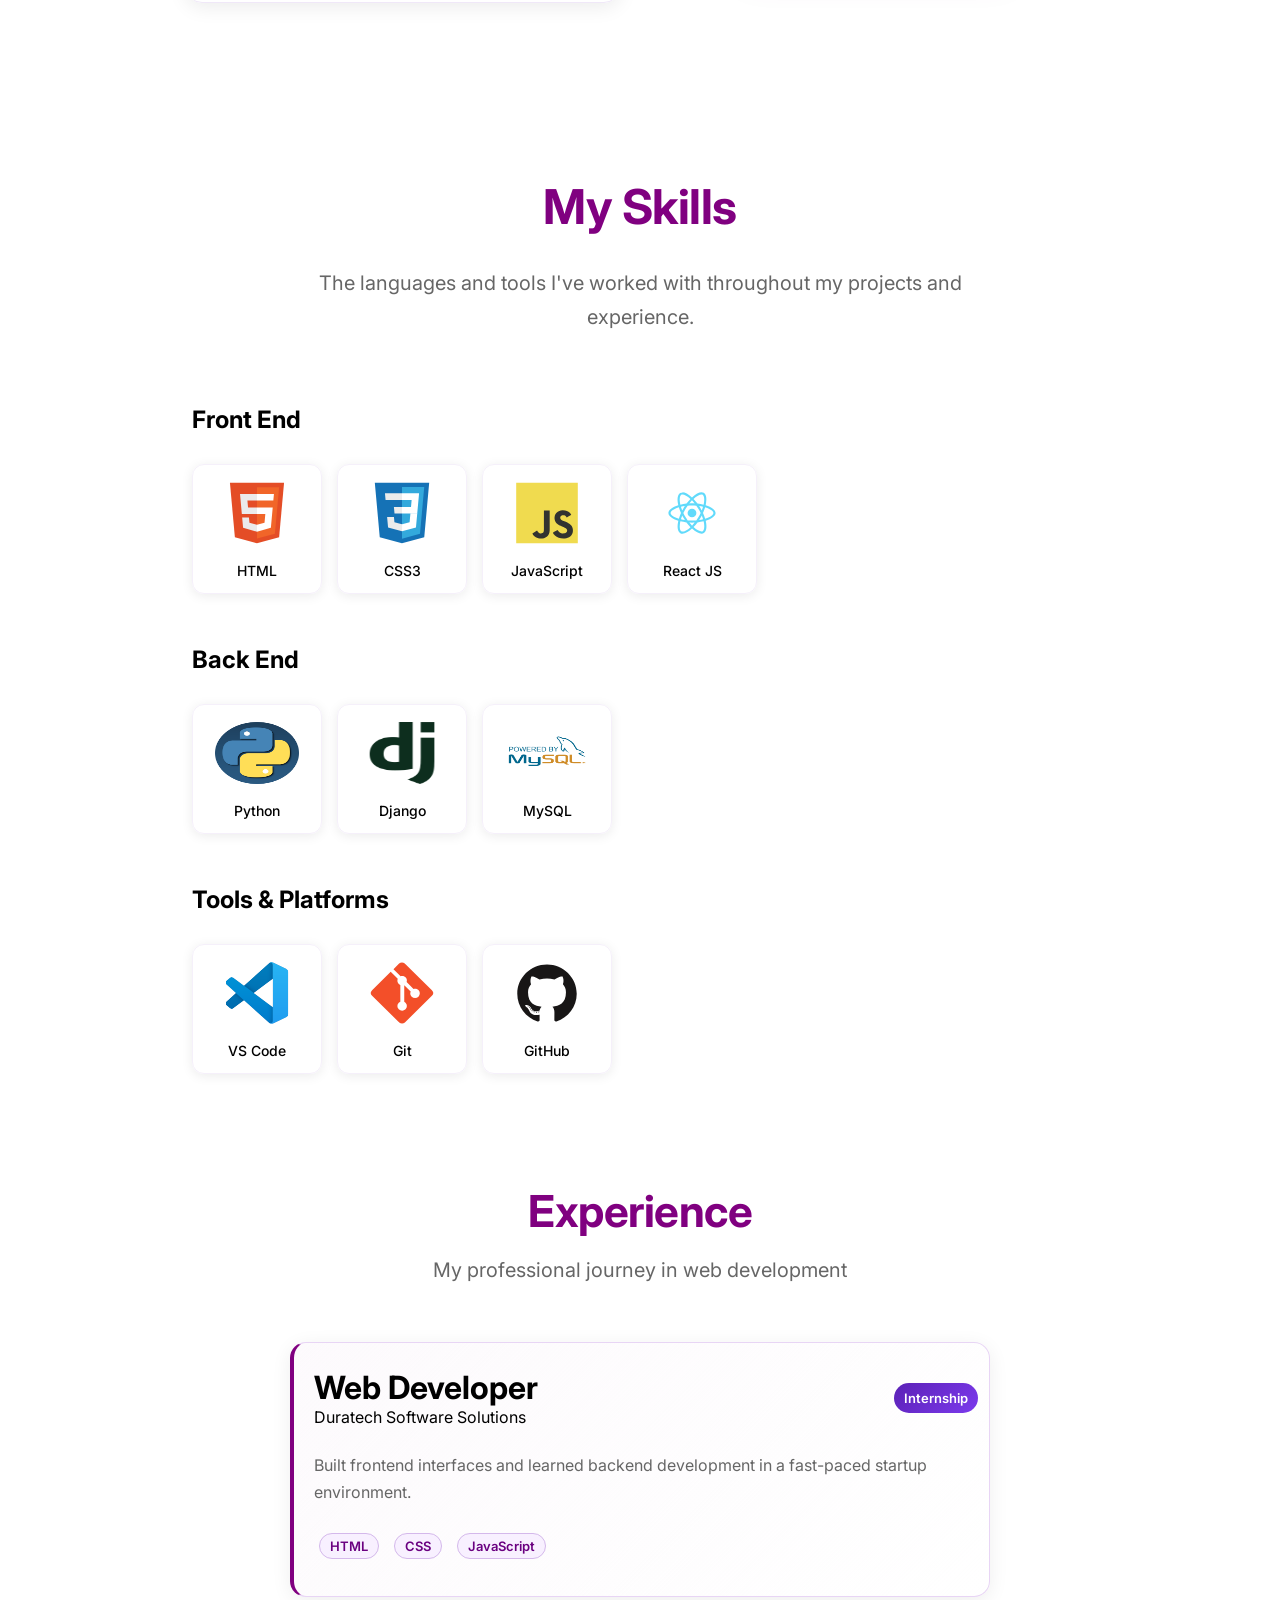
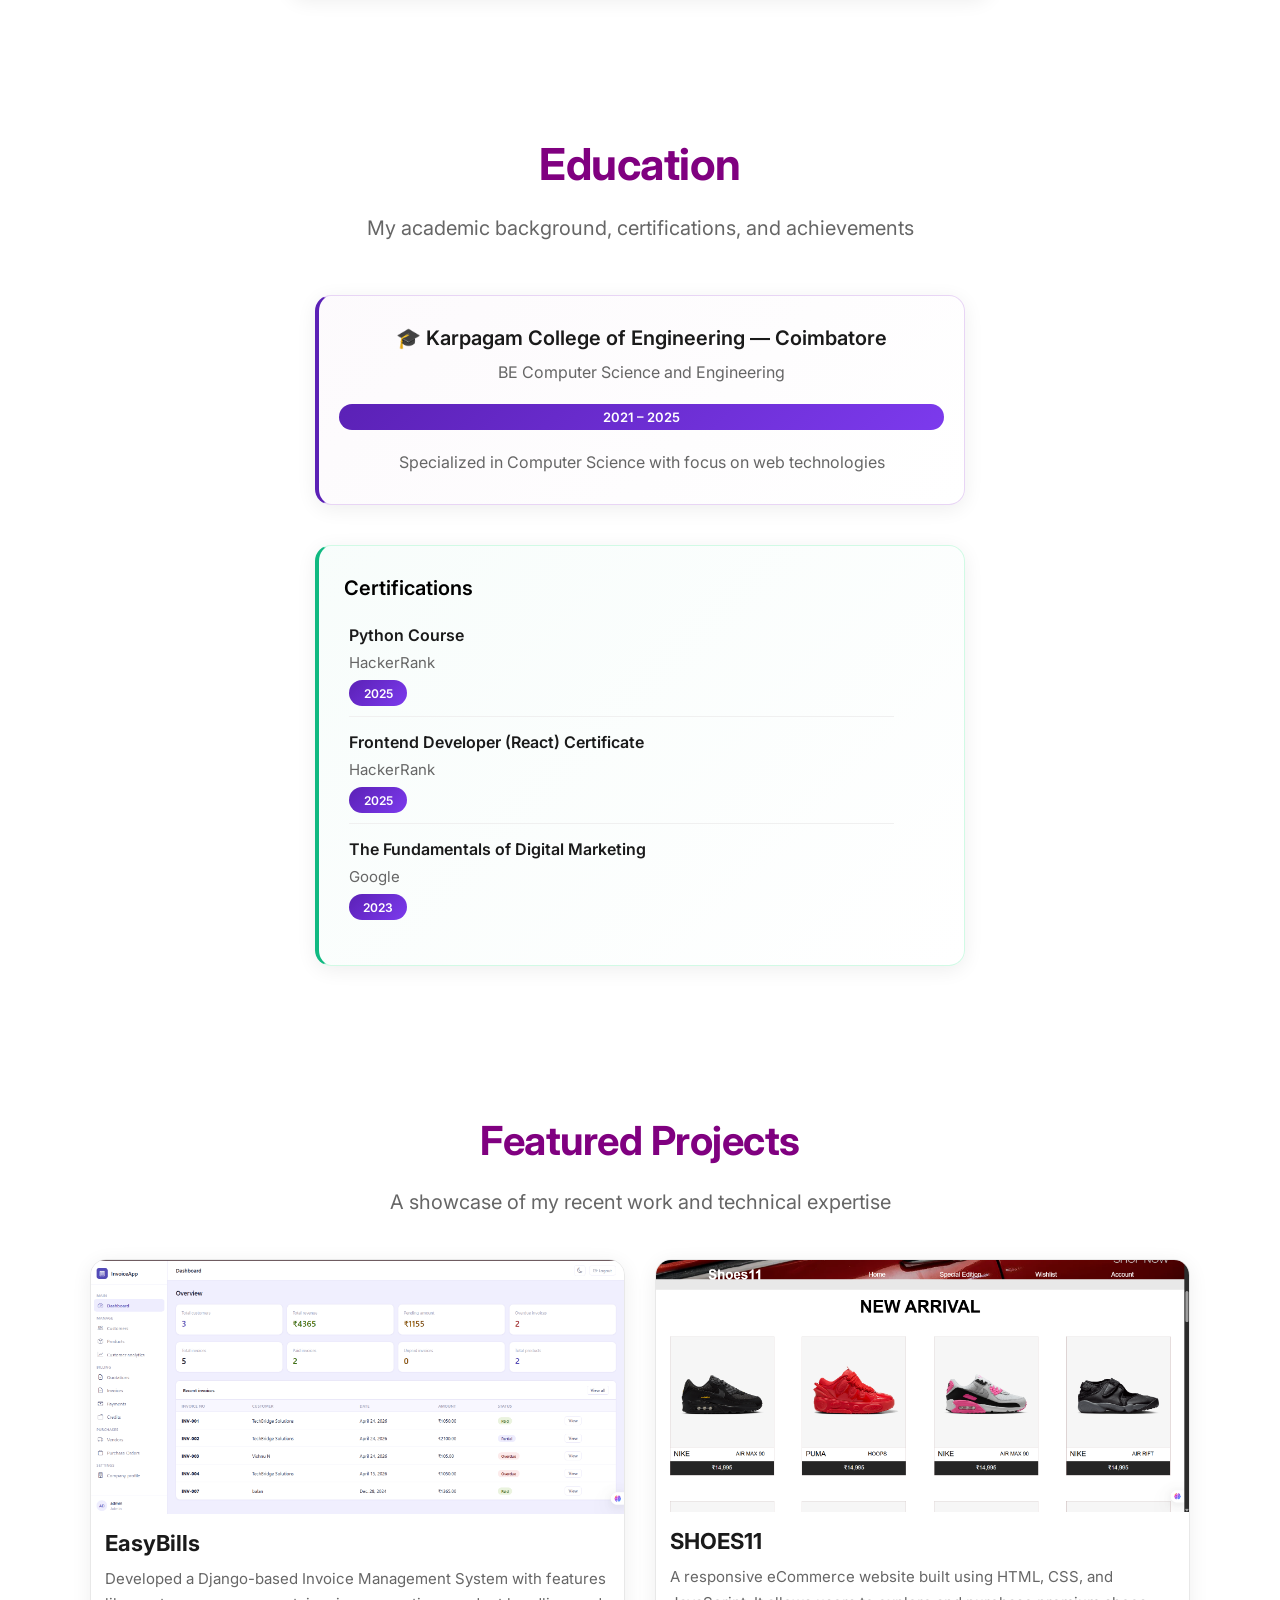
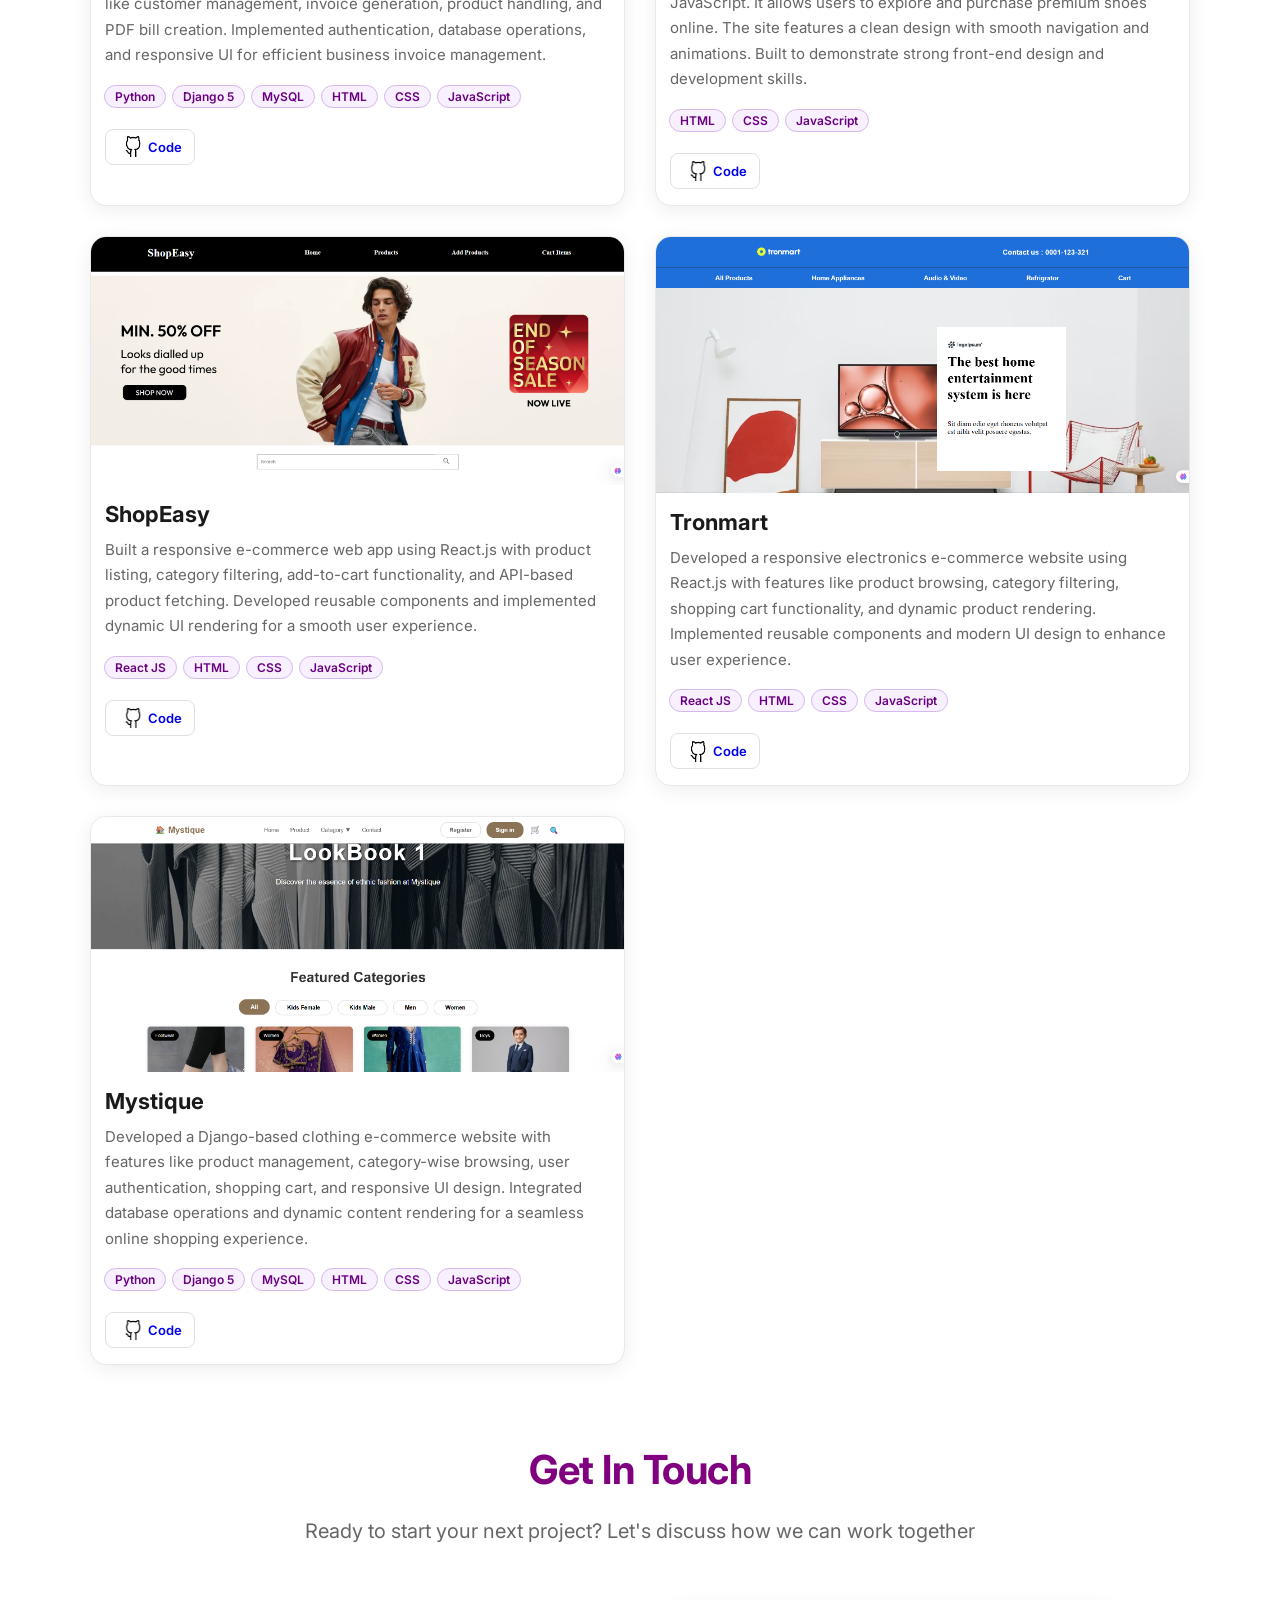
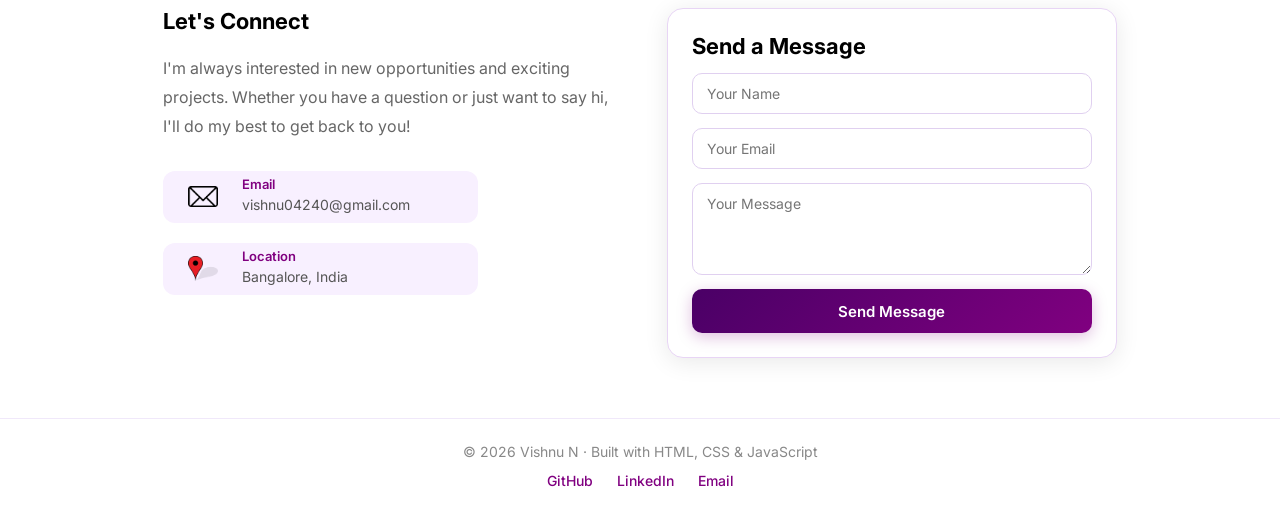
==== commit 9c2d28bc: "fix links, form, footer" ====
--- a/index.html
+++ b/index.html
@@ -17,7 +17,6 @@
                 <div class="head">
                     <h1>Portfolio</h1>
                 </div>
-                <!-- FIXED: hamburger now in HTML -->
                 <div class="hamburger" id="hamburger" aria-label="Open menu" role="button" tabindex="0">
                     <span></span>
                     <span></span>
@@ -222,6 +221,8 @@
                 <p>A showcase of my recent work and technical expertise</p>
             </div>
             <div class="conta">
+
+                <!-- EasyBills -->
                 <div class="box">
                     <div class="photo"><img src="./projects/invoice.png" alt="EasyBills project"></div>
                     <div class="define">
@@ -231,13 +232,18 @@
                     <div class="tech">
                         <span>Python</span><span>Django 5</span><span>MySQL</span><span>HTML</span><span>CSS</span><span>JavaScript</span>
                     </div>
-                    <div class="btnc">
-                        <div class="sbbb">
-                            <div class="logo"><img src="./links/github-2.jpg" alt="GitHub"></div>
-                            <div class="text">Code</div>
-                        </div>
-                    </div>
-                </div>
+                    <div class="btnc" style="display:flex; gap:10px;">
+                        <a href="https://github.com/vishnu04240/easybill" target="_blank" style="text-decoration:none;">
+                            <div class="sbbb">
+                                <div class="logo"><img src="./links/github-2.jpg" alt="GitHub"></div>
+                                <div class="text">Code</div>
+                            </div>
+                        </a>
+                        
+                    </div>
+                </div>
+
+                <!-- SHOES11 -->
                 <div class="box">
                     <div class="photo"><img src="./projects/shoes11.png" alt="SHOES11 project"></div>
                     <div class="define">
@@ -247,13 +253,18 @@
                     <div class="tech">
                         <span>HTML</span><span>CSS</span><span>JavaScript</span>
                     </div>
-                    <div class="btnc">
-                        <div class="sbbb">
-                            <div class="logo"><img src="./links/github-2.jpg" alt="GitHub"></div>
-                            <div class="text">Code</div>
-                        </div>
-                    </div>
-                </div>
+                    <div class="btnc" style="display:flex; gap:10px;">
+                        <a href="https://github.com/vishnu04240/shoes11" target="_blank" style="text-decoration:none;">
+                            <div class="sbbb">
+                                <div class="logo"><img src="./links/github-2.jpg" alt="GitHub"></div>
+                                <div class="text">Code</div>
+                            </div>
+                        </a>
+                        
+                    </div>
+                </div>
+
+                <!-- ShopEasy -->
                 <div class="box">
                     <div class="photo"><img src="./projects/shopeasy.png" alt="ShopEasy project"></div>
                     <div class="define">
@@ -263,13 +274,18 @@
                     <div class="tech">
                         <span>React JS</span><span>HTML</span><span>CSS</span><span>JavaScript</span>
                     </div>
-                    <div class="btnc">
-                        <div class="sbbb">
-                            <div class="logo"><img src="./links/github-2.jpg" alt="GitHub"></div>
-                            <div class="text">Code</div>
-                        </div>
-                    </div>
-                </div>
+                    <div class="btnc" style="display:flex; gap:10px;">
+                        <a href="https://github.com/vishnu04240/storeshops" target="_blank" style="text-decoration:none;">
+                            <div class="sbbb">
+                                <div class="logo"><img src="./links/github-2.jpg" alt="GitHub"></div>
+                                <div class="text">Code</div>
+                            </div>
+                        </a>
+                        
+                    </div>
+                </div>
+
+                <!-- Tronmart -->
                 <div class="box">
                     <div class="photo"><img src="./projects/tronmart.png" alt="Tronmart project"></div>
                     <div class="define">
@@ -280,12 +296,16 @@
                         <span>React JS</span><span>HTML</span><span>CSS</span><span>JavaScript</span>
                     </div>
                     <div class="btnc">
-                        <div class="sbbb">
-                            <div class="logo"><img src="./links/github-2.jpg" alt="GitHub"></div>
-                            <div class="text">Code</div>
-                        </div>
-                    </div>
-                </div>
+                        <a href="https://github.com/vishnu04240/tronmart" target="_blank" style="text-decoration:none;">
+                            <div class="sbbb">
+                                <div class="logo"><img src="./links/github-2.jpg" alt="GitHub"></div>
+                                <div class="text">Code</div>
+                            </div>
+                        </a>
+                    </div>
+                </div>
+
+                <!-- Mystique -->
                 <div class="box">
                     <div class="photo"><img src="./projects/clothing.png" alt="Mystique project"></div>
                     <div class="define">
@@ -296,12 +316,15 @@
                         <span>Python</span><span>Django 5</span><span>MySQL</span><span>HTML</span><span>CSS</span><span>JavaScript</span>
                     </div>
                     <div class="btnc">
-                        <div class="sbbb">
-                            <div class="logo"><img src="./links/github-2.jpg" alt="GitHub"></div>
-                            <div class="text">Code</div>
-                        </div>
-                    </div>
-                </div>
+                        <a href="https://github.com/divyanshugithubgoyal/Online_Cloth_Store/tree/main/mystique_store" target="_blank" style="text-decoration:none;">
+                            <div class="sbbb">
+                                <div class="logo"><img src="./links/github-2.jpg" alt="GitHub"></div>
+                                <div class="text">Code</div>
+                            </div>
+                        </a>
+                    </div>
+                </div>
+
             </div>
             <p id="contact"></p>
         </div>
@@ -327,12 +350,12 @@
                         <div class="img"><img src="./contact/loc2.webp" alt="Location"></div>
                         <div class="details">
                             <h3>Location</h3>
-                            <p>Tamil Nadu, India</p>
+                            <p>Bangalore, India</p>
                         </div>
                     </div>
                 </div>
                 <!-- FIXED: Formspree contact form -->
-                <form class="message" action="https://formspree.io/f/YOUR_FORM_ID" method="POST">
+                <form class="message" action="https://formspree.io/f/xzdovqol" method="POST">
                     <h2>Send a Message</h2>
                     <input type="text" name="name" placeholder="Your Name" required>
                     <input type="email" name="email" placeholder="Your Email" required>
@@ -344,7 +367,7 @@
 
         <!-- FOOTER -->
         <footer class="footer">
-            <p>© 2025 Vishnu N · Built with HTML, CSS & JavaScript</p>
+            <p>© 2026 Vishnu N · Built with HTML, CSS & JavaScript</p>
             <div class="footer-links">
                 <a href="https://github.com/vishnu04240" target="_blank">GitHub</a>
                 <a href="https://www.linkedin.com/in/vishnu-n-039a5b269/" target="_blank">LinkedIn</a>
@@ -353,7 +376,6 @@
         </footer>
     </div>
 
-    <!-- FIXED: Hamburger JS -->
     <script>
         const hamburger = document.getElementById('hamburger');
         const navOptions = document.getElementById('navOptions');
@@ -363,7 +385,6 @@
             hamburger.classList.toggle('active');
         });
 
-        // Close menu when any nav link is clicked
         navOptions.querySelectorAll('a').forEach(link => {
             link.addEventListener('click', () => {
                 navOptions.classList.remove('open');
@@ -371,7 +392,6 @@
             });
         });
 
-        // Close menu when clicking outside
         document.addEventListener('click', (e) => {
             if (!hamburger.contains(e.target) && !navOptions.contains(e.target)) {
                 navOptions.classList.remove('open');
@@ -380,4 +400,4 @@
         });
     </script>
 </body>
-</html>
+</html>
